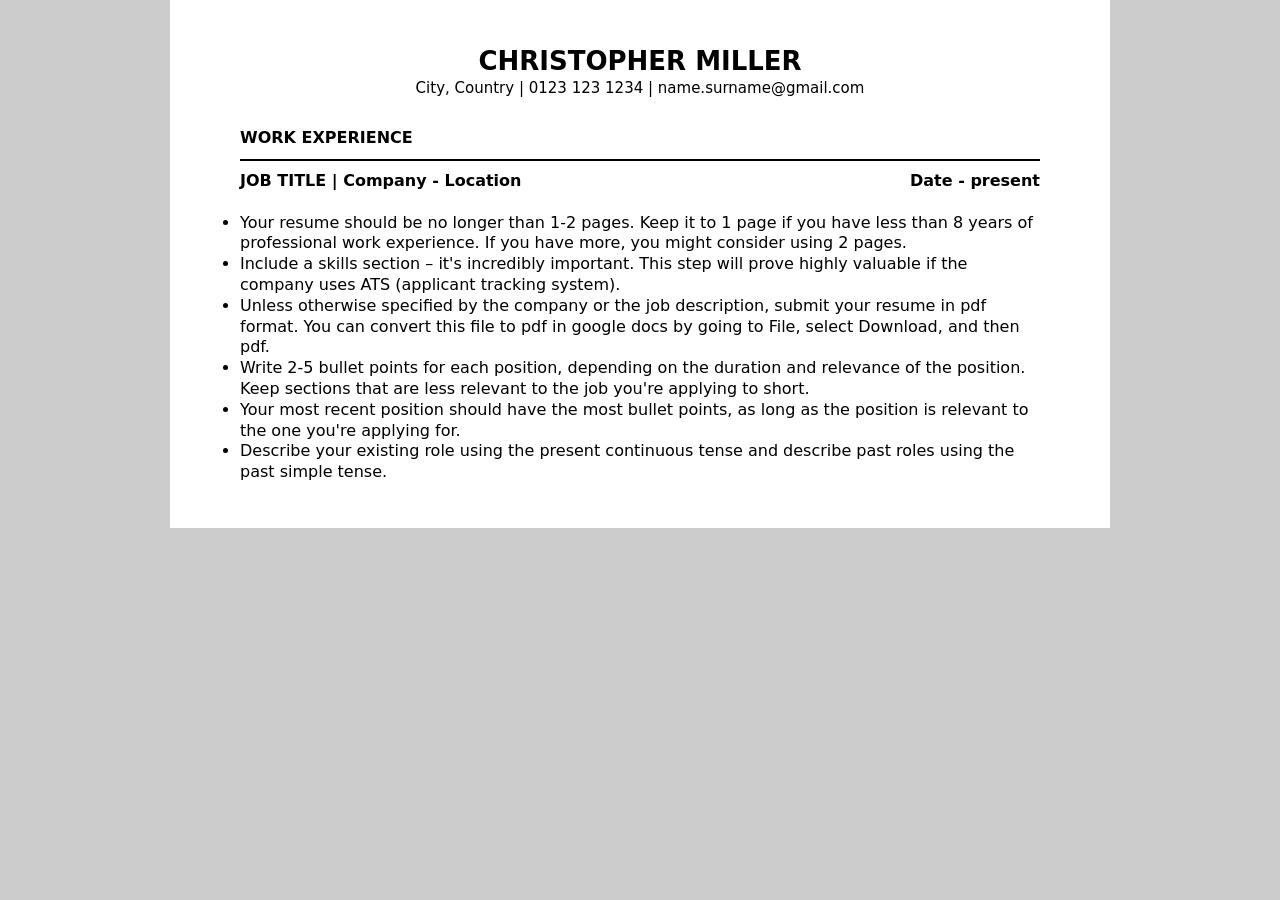
==== cv.html @ 6c42addf "baitap1" ====
<!doctype html>
<html lang="en">
    <head>
        <meta charset="UTF-8" />
        <meta name="viewport" content="width=device-width, initial-scale=1.0" />
        <title>CV</title>
        <link rel="stylesheet" href="./css/reset.css" />
        <link rel="stylesheet" href="./css/style.css" />
    </head>
    <body>
        <div class="cv">
            <div class="cv-heading">
                <h1>CHRISTOPHER MILLER</h1>
                <p>City, Country | 0123 123 1234 | name.surname@gmail.com</p>
            </div>

            <h2 class="cv-heading-2">WORK EXPERIENCE</h2>
            <h3 class="cv-heading-3">
                <span>JOB TITLE | Company - Location</span>
                <span>Date - present</span>
                <span class="full-width"></span>
            </h3>
            <ul class="cv-list">
                <li>
                    <p>
                        Your resume should be no longer than 1-2 pages. Keep it
                        to 1 page if you have less than 8 years of professional
                        work experience. If you have more, you might consider
                        using 2 pages.
                    </p>
                </li>
                <li>
                    <p>
                        Include a skills section – it's incredibly important.
                        This step will prove highly valuable if the company uses
                        ATS (applicant tracking system).
                    </p>
                </li>
                <li>
                    <p>
                        Unless otherwise specified by the company or the job
                        description, submit your resume in pdf format. You can
                        convert this file to pdf in google docs by going to
                        File, select Download, and then pdf.
                    </p>
                </li>
                <li>
                    <p>
                        Write 2-5 bullet points for each position, depending on
                        the duration and relevance of the position. Keep
                        sections that are less relevant to the job you're
                        applying to short.
                    </p>
                </li>
                <li>
                    <p>
                        Your most recent position should have the most bullet
                        points, as long as the position is relevant to the one
                        you're applying for.
                    </p>
                </li>
                <li>
                    Describe your existing role using the present continuous
                    tense and describe past roles using the past simple tense.
                </li>
            </ul>
        </div>
    </body>
</html>
---- css/style.css ----
body {
    background-color: #ccc;
    line-height: 1.3;
    font-family:
        system-ui,
        -apple-system,
        BlinkMacSystemFont,
        "Segoe UI",
        Roboto,
        Oxygen,
        Ubuntu,
        Cantarell,
        "Open Sans",
        "Helvetica Neue",
        sans-serif;
}

h1,
h2,
h3,
h4,
h5,
h6 {
    font-weight: 700;
}

.cv {
    max-width: 800px;
    min-height: 100px;
    margin: 0 auto;
    padding: 45px 70px;
    background-color: white;
}

.cv-heading {
    text-align: center;
    margin-bottom: 30px;
}

.cv-heading h1 {
    font-size: 26px;
}

.cv-heading p {
    font-size: 15px;
}

.cv-heading-2 {
    border-bottom: 2px solid black;
    padding-bottom: 10px;
    margin-top: 30px;
    margin-bottom: 10px;
}

.cv-heading-3 {
    text-align: justify;
}

.full-width {
    display: inline-block;
    width: 100%;
}

.cv-heading-3 span {
    display: inline-block;
}

.cv-list {
    list-style-type: disc;
}
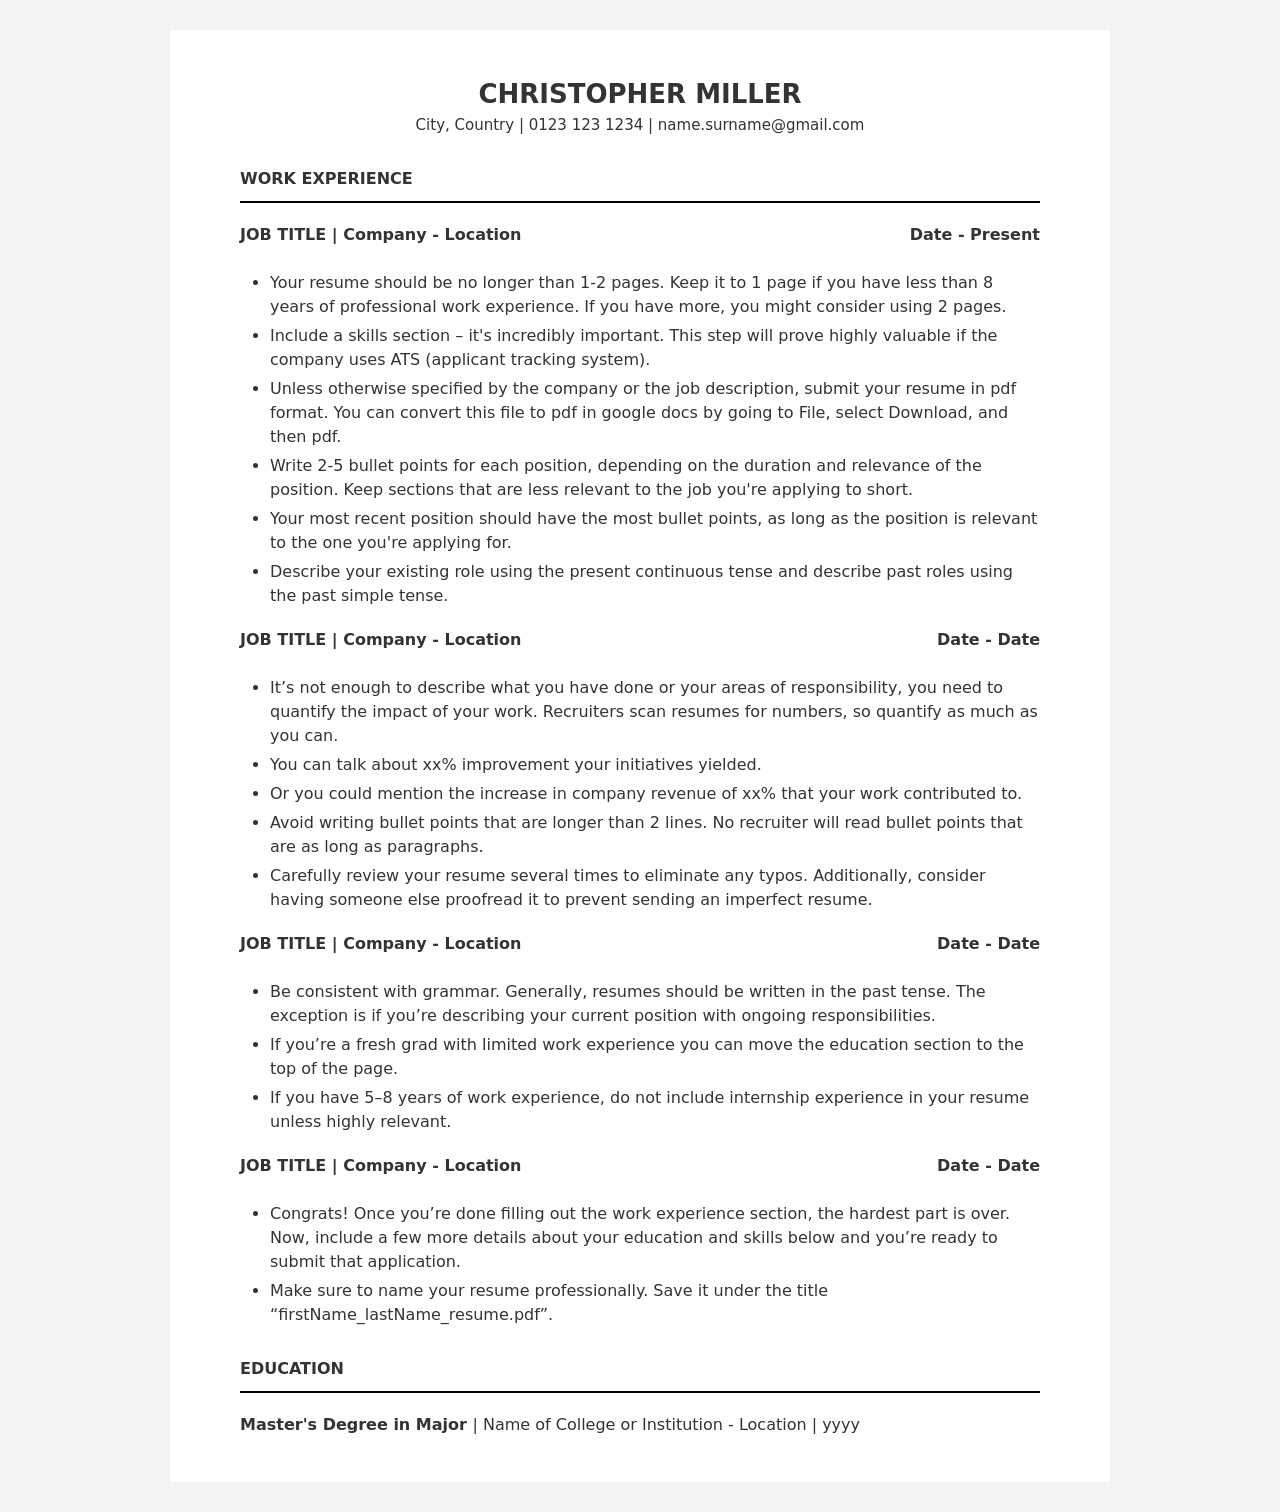
==== commit 91eb9886: "Bai Tap 1" ====
--- a/cv.html
+++ b/cv.html
@@ -17,7 +17,7 @@
             <h2 class="cv-heading-2">WORK EXPERIENCE</h2>
             <h3 class="cv-heading-3">
                 <span>JOB TITLE | Company - Location</span>
-                <span>Date - present</span>
+                <span>Date - Present</span>
                 <span class="full-width"></span>
             </h3>
             <ul class="cv-list">
@@ -64,6 +64,103 @@
                     tense and describe past roles using the past simple tense.
                 </li>
             </ul>
+            <h3 class="cv-heading-3">
+                <span>JOB TITLE | Company - Location</span>
+                <span>Date - Date</span>
+                <span class="full-width"></span>
+            </h3>
+            <ul class="cv-list">
+                <li>
+                    <p>
+                        It’s not enough to describe what you have done or your
+                        areas of responsibility, you need to quantify the impact
+                        of your work. Recruiters scan resumes for numbers, so
+                        quantify as much as you can.
+                    </p>
+                </li>
+                <li>
+                    <p>
+                        You can talk about xx% improvement your initiatives
+                        yielded.
+                    </p>
+                </li>
+                <li>
+                    <p>
+                        Or you could mention the increase in company revenue of
+                        xx% that your work contributed to.
+                    </p>
+                </li>
+                <li>
+                    <p>
+                        Avoid writing bullet points that are longer than 2
+                        lines. No recruiter will read bullet points that are as
+                        long as paragraphs.
+                    </p>
+                </li>
+                <li>
+                    <p>
+                        Carefully review your resume several times to eliminate
+                        any typos. Additionally, consider having someone else
+                        proofread it to prevent sending an imperfect resume.
+                    </p>
+                </li>
+            </ul>
+            <h3 class="cv-heading-3">
+                <span>JOB TITLE | Company - Location</span>
+                <span>Date - Date</span>
+                <span class="full-width"></span>
+            </h3>
+            <ul class="cv-list">
+                <li>
+                    <p>
+                        Be consistent with grammar. Generally, resumes should be
+                        written in the past tense. The exception is if you’re
+                        describing your current position with ongoing
+                        responsibilities.
+                    </p>
+                </li>
+                <li>
+                    <p>
+                        If you’re a fresh grad with limited work experience you
+                        can move the education section to the top of the page.
+                    </p>
+                </li>
+                <li>
+                    <p>
+                        If you have 5–8 years of work experience, do not include
+                        internship experience in your resume unless highly
+                        relevant.
+                    </p>
+                </li>
+            </ul>
+            <h3 class="cv-heading-3">
+                <span>JOB TITLE | Company - Location</span>
+                <span>Date - Date</span>
+                <span class="full-width"></span>
+            </h3>
+            <ul class="cv-list">
+                <li>
+                    <p>
+                        Congrats! Once you’re done filling out the work
+                        experience section, the hardest part is over. Now,
+                        include a few more details about your education and
+                        skills below and you’re ready to submit that
+                        application.
+                    </p>
+                </li>
+                <li>
+                    <p>
+                        Make sure to name your resume professionally. Save it
+                        under the title “firstName_lastName_resume.pdf”.
+                    </p>
+                </li>
+            </ul>
+            <h2 class="cv-heading-2">EDUCATION</h2>
+            <h3 class="cv-heading-3">
+                Master's Degree in Major
+                <span class="normal">| Name of College or Institution - Location | yyyy
+                </span>
+            </h3>
         </div>
     </body>
 </html>
--- a/css/style.css
+++ b/css/style.css
@@ -1,6 +1,6 @@
 body {
-    background-color: #ccc;
-    line-height: 1.3;
+    background-color: #f4f4f4;
+    line-height: 1.5;
     font-family:
         system-ui,
         -apple-system,
@@ -13,6 +13,7 @@
         "Open Sans",
         "Helvetica Neue",
         sans-serif;
+    color: #333;
 }
 
 h1,
@@ -27,7 +28,7 @@
 .cv {
     max-width: 800px;
     min-height: 100px;
-    margin: 0 auto;
+    margin: 30px auto;
     padding: 45px 70px;
     background-color: white;
 }
@@ -54,6 +55,7 @@
 
 .cv-heading-3 {
     text-align: justify;
+    margin-top: 20px;
 }
 
 .full-width {
@@ -67,4 +69,18 @@
 
 .cv-list {
     list-style-type: disc;
+    margin-left: 20px;
+    padding-left: 10px;
 }
+
+.cv-list p {
+    margin: 0;
+}
+
+.cv-list li {
+    margin-bottom: 5px;
+}
+
+.normal {
+    font-weight: normal;
+}
